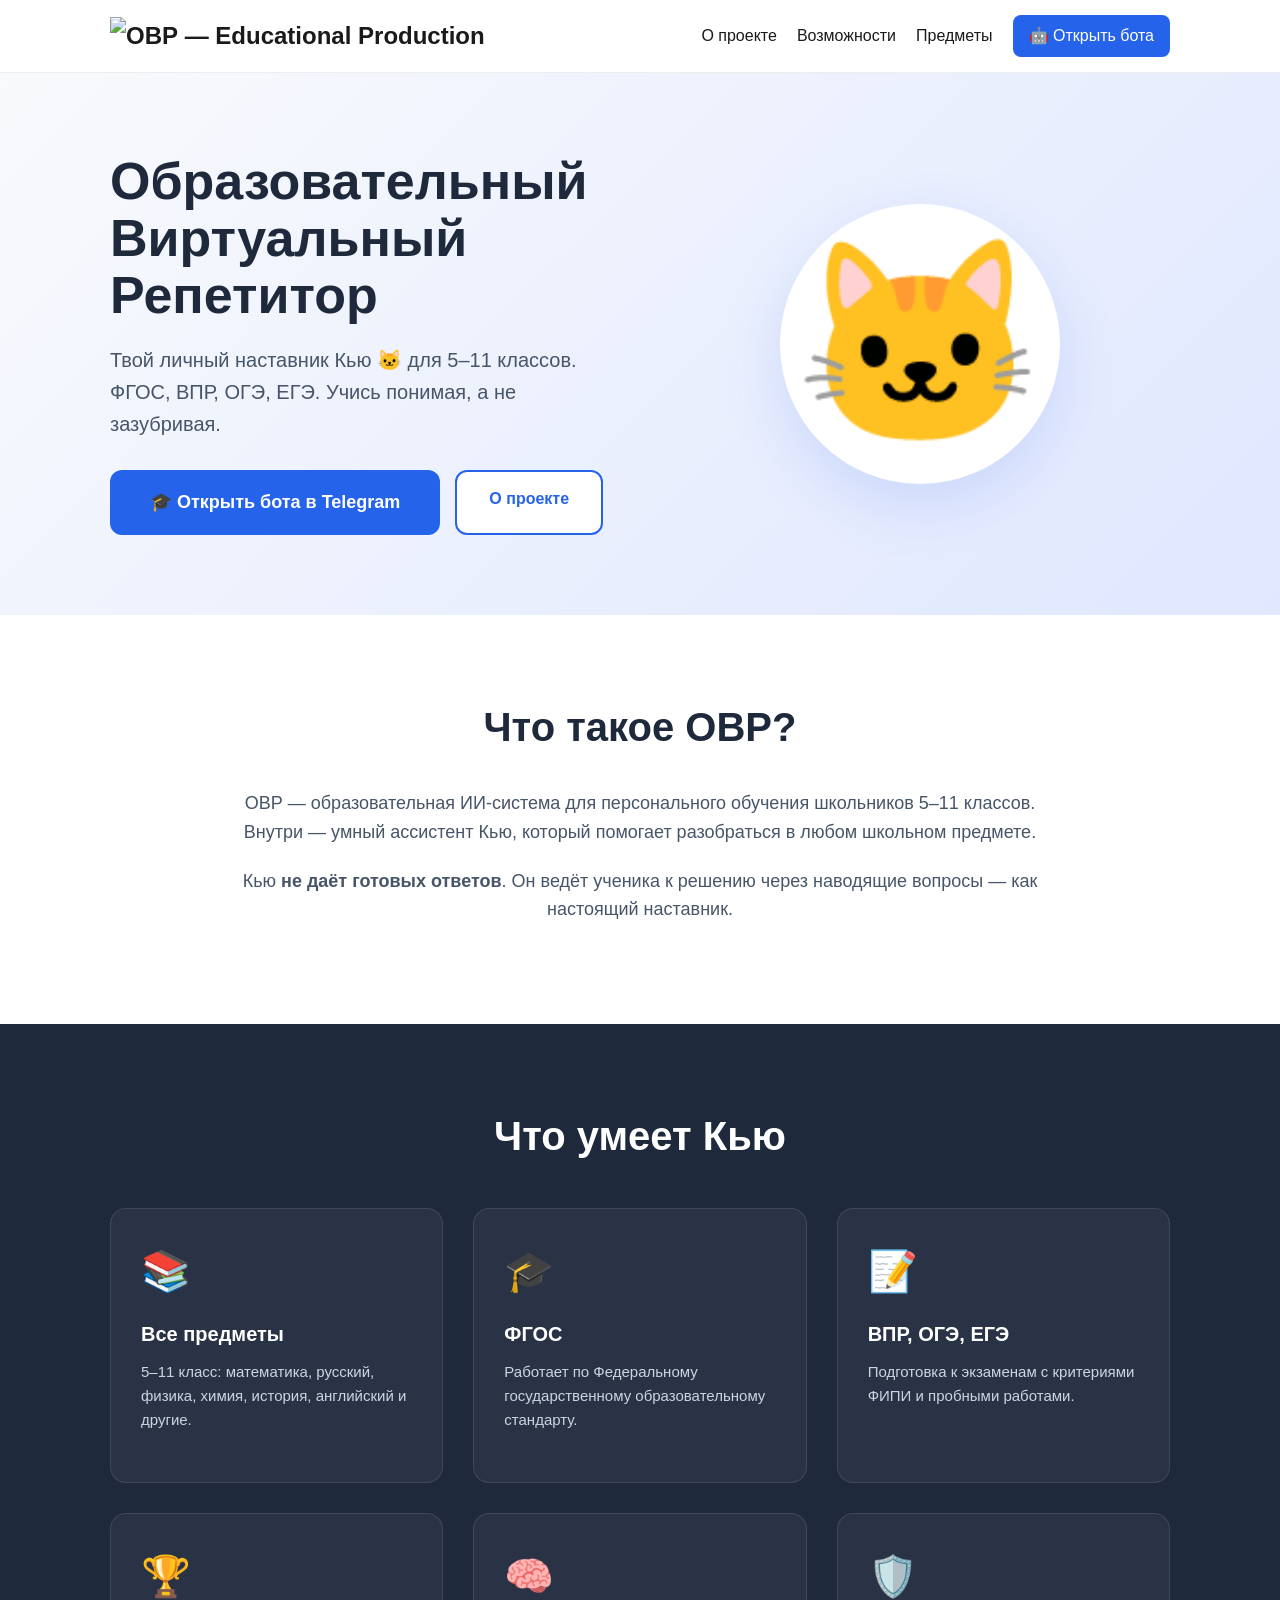
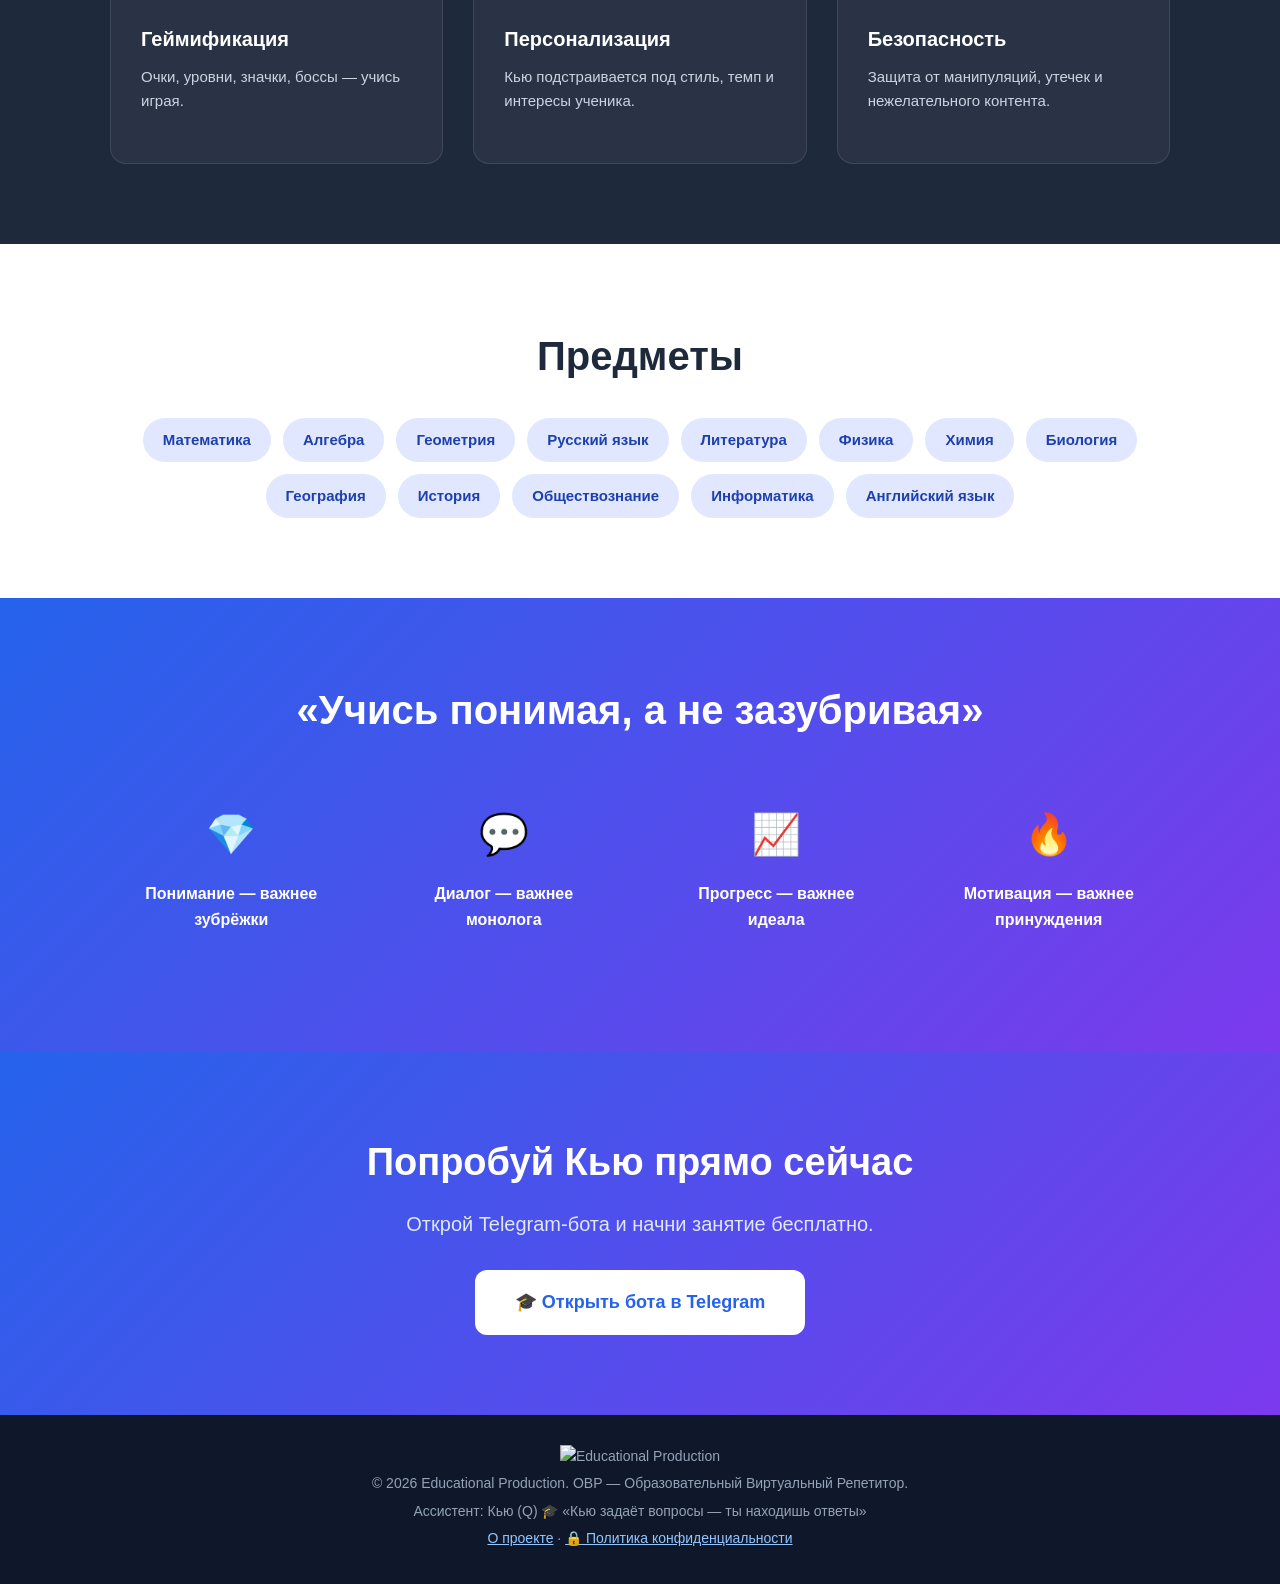
==== index.html @ b7bc44a3 "Update index.html" ====
<!DOCTYPE html>
<html lang="ru">
<head>
    <meta charset="UTF-8">
    <meta name="viewport" content="width=device-width, initial-scale=1.0">
    <title>ОВР — Образовательный Виртуальный Репетитор</title>
    
    <meta name="description" content="ОВР — Образовательный Виртуальный Репетитор. Кью — ИИ-наставник для 5–11 классов. ФГОС, ВПР, ОГЭ, ЕГЭ.">
    <meta name="keywords" content="репетитор, ОВР, Кью, школа, ОГЭ, ЕГЭ, ВПР, математика, русский, физика, онлайн, ИИ, 5 класс, 11 класс">
    <meta name="author" content="Educational Production">
    <meta name="robots" content="index, follow">
    
    <meta property="og:title" content="ОВР — Образовательный Виртуальный Репетитор">
    <meta property="og:description" content="Кью — твой личный ИИ-репетитор для 5–11 классов.">
    <meta property="og:url" content="https://nitka2341567867-glitch.github.io/ovr-site/">
    <meta property="og:type" content="website">
    <meta property="og:image" content="https://nitka2341567867-glitch.github.io/ovr-site/logo.png">
    
    <meta name="twitter:card" content="summary_large_image">
    <meta name="twitter:title" content="ОВР — Образовательный Виртуальный Репетитор">
    <meta name="twitter:description" content="Кью — твой личный ИИ-репетитор.">
    
    <link rel="canonical" href="https://nitka2341567867-glitch.github.io/ovr-site/">
    <link rel="icon" type="image/png" href="favicon.png">
    <link rel="stylesheet" href="style.css">
    
    <meta name="yandex-verification" content="7b4260d90f929995" />
</head>
<body>

    <header class="header">
        <div class="container">
            <div class="logo">
                <img src="logo.png" alt="ОВР — Educational Production" class="logo-img">
            </div>
            <nav class="nav">
                <a href="about.html">О проекте</a>
                <a href="#features">Возможности</a>
                <a href="#subjects">Предметы</a>
                <a href="https://t.me/ovr_repetitor_bot" class="btn-telegram" target="_blank">🤖 Открыть бота</a>
            </nav>
        </div>
    </header>

    <section class="hero">
        <div class="container">
            <div class="hero-content">
                <h1>Образовательный<br>Виртуальный Репетитор</h1>
                <p class="hero-subtitle">Твой личный наставник Кью 🐱 для 5–11 классов. ФГОС, ВПР, ОГЭ, ЕГЭ. Учись понимая, а не зазубривая.</p>
                <div class="hero-buttons">
                    <a href="https://t.me/ovr_repetitor_bot" class="btn btn-primary btn-large" target="_blank">
                        🎓 Открыть бота в Telegram
                    </a>
                    <a href="about.html" class="btn btn-secondary">
                        О проекте
                    </a>
                </div>
            </div>
            <div class="hero-image">
                <div class="cat-placeholder">🐱</div>
            </div>
        </div>
    </section>

    <section id="about" class="section">
        <div class="container">
            <h2>Что такое ОВР?</h2>
            <p>ОВР — образовательная ИИ-система для персонального обучения школьников 5–11 классов. Внутри — умный ассистент Кью, который помогает разобраться в любом школьном предмете.</p>
            <p>Кью <strong>не даёт готовых ответов</strong>. Он ведёт ученика к решению через наводящие вопросы — как настоящий наставник.</p>
        </div>
    </section>

    <section id="features" class="section section-dark">
        <div class="container">
            <h2>Что умеет Кью</h2>
            <div class="features-grid">
                <div class="feature-card">
                    <span class="feature-icon">📚</span>
                    <h3>Все предметы</h3>
                    <p>5–11 класс: математика, русский, физика, химия, история, английский и другие.</p>
                </div>
                <div class="feature-card">
                    <span class="feature-icon">🎓</span>
                    <h3>ФГОС</h3>
                    <p>Работает по Федеральному государственному образовательному стандарту.</p>
                </div>
                <div class="feature-card">
                    <span class="feature-icon">📝</span>
                    <h3>ВПР, ОГЭ, ЕГЭ</h3>
                    <p>Подготовка к экзаменам с критериями ФИПИ и пробными работами.</p>
                </div>
                <div class="feature-card">
                    <span class="feature-icon">🏆</span>
                    <h3>Геймификация</h3>
                    <p>Очки, уровни, значки, боссы — учись играя.</p>
                </div>
                <div class="feature-card">
                    <span class="feature-icon">🧠</span>
                    <h3>Персонализация</h3>
                    <p>Кью подстраивается под стиль, темп и интересы ученика.</p>
                </div>
                <div class="feature-card">
                    <span class="feature-icon">🛡️</span>
                    <h3>Безопасность</h3>
                    <p>Защита от манипуляций, утечек и нежелательного контента.</p>
                </div>
            </div>
        </div>
    </section>

    <section id="subjects" class="section">
        <div class="container">
            <h2>Предметы</h2>
            <div class="subjects-grid">
                <span class="subject-tag">Математика</span>
                <span class="subject-tag">Алгебра</span>
                <span class="subject-tag">Геометрия</span>
                <span class="subject-tag">Русский язык</span>
                <span class="subject-tag">Литература</span>
                <span class="subject-tag">Физика</span>
                <span class="subject-tag">Химия</span>
                <span class="subject-tag">Биология</span>
                <span class="subject-tag">География</span>
                <span class="subject-tag">История</span>
                <span class="subject-tag">Обществознание</span>
                <span class="subject-tag">Информатика</span>
                <span class="subject-tag">Английский язык</span>
            </div>
        </div>
    </section>

    <section class="section section-accent">
        <div class="container">
            <h2>«Учись понимая, а не зазубривая»</h2>
            <div class="values-grid">
                <div class="value">
                    <span>💎</span>
                    <p>Понимание — важнее зубрёжки</p>
                </div>
                <div class="value">
                    <span>💬</span>
                    <p>Диалог — важнее монолога</p>
                </div>
                <div class="value">
                    <span>📈</span>
                    <p>Прогресс — важнее идеала</p>
                </div>
                <div class="value">
                    <span>🔥</span>
                    <p>Мотивация — важнее принуждения</p>
                </div>
            </div>
        </div>
    </section>

    <section class="section section-cta">
        <div class="container">
            <h2>Попробуй Кью прямо сейчас</h2>
            <p>Открой Telegram-бота и начни занятие бесплатно.</p>
            <a href="https://t.me/ovr_repetitor_bot" class="btn btn-primary btn-large" target="_blank">
                🎓 Открыть бота в Telegram
            </a>
        </div>
    </section>

    <footer class="footer">
        <div class="container">
            <img src="logo.png" alt="Educational Production" class="footer-logo">
            <p>© 2026 Educational Production. ОВР — Образовательный Виртуальный Репетитор.</p>
            <p>Ассистент: Кью (Q) 🎓 «Кью задаёт вопросы — ты находишь ответы»</p>
            <p><a href="about.html" style="color: #93c5fd;">О проекте</a> · <a href="privacy.html" style="color: #93c5fd;">🔒 Политика конфиденциальности</a></p>
        </div>
    </footer>

    <script src="script.js"></script>
</body>
</html>
---- style.css ----
* {
    margin: 0;
    padding: 0;
    box-sizing: border-box;
}

body {
    font-family: -apple-system, BlinkMacSystemFont, 'Segoe UI', Roboto, sans-serif;
    line-height: 1.6;
    color: #1a1a1a;
    background: #ffffff;
}

.container {
    max-width: 1100px;
    margin: 0 auto;
    padding: 0 20px;
}

/* ШАПКА */
.header {
    position: sticky;
    top: 0;
    background: rgba(255, 255, 255, 0.95);
    backdrop-filter: blur(10px);
    border-bottom: 1px solid #eee;
    z-index: 100;
    padding: 15px 0;
}

.header .container {
    display: flex;
    justify-content: space-between;
    align-items: center;
}

.logo {
    display: flex;
    align-items: center;
    gap: 10px;
    font-size: 24px;
    font-weight: 800;
}

.logo-icon {
    font-size: 28px;
}

.nav {
    display: flex;
    gap: 20px;
    align-items: center;
}

.nav a {
    color: #1a1a1a;
    text-decoration: none;
    font-weight: 500;
    transition: color 0.3s;
}

.nav a:hover {
    color: #2563eb;
}

.btn-telegram {
    background: #2563eb;
    color: #fff !important;
    padding: 8px 16px;
    border-radius: 8px;
    font-weight: 600;
    text-decoration: none;
    transition: all 0.3s;
}

.btn-telegram:hover {
    background: #1d4ed8;
    transform: translateY(-1px);
}

/* ГЕРОЙ */
.hero {
    padding: 80px 0;
    background: linear-gradient(135deg, #f8fafc 0%, #e0e7ff 100%);
}

.hero .container {
    display: flex;
    align-items: center;
    gap: 60px;
}

.hero-content {
    flex: 1;
}

.hero h1 {
    font-size: 52px;
    font-weight: 900;
    line-height: 1.1;
    margin-bottom: 20px;
    color: #1e293b;
}

.hero-subtitle {
    font-size: 20px;
    color: #475569;
    margin-bottom: 30px;
}

.hero-buttons {
    display: flex;
    gap: 15px;
    flex-wrap: wrap;
}

.hero-image {
    flex: 1;
    display: flex;
    justify-content: center;
}

.cat-placeholder {
    font-size: 200px;
    background: #fff;
    width: 280px;
    height: 280px;
    border-radius: 50%;
    display: flex;
    align-items: center;
    justify-content: center;
    box-shadow: 0 20px 60px rgba(37, 99, 235, 0.15);
}

/* КНОПКИ */
.btn {
    display: inline-block;
    padding: 14px 32px;
    border-radius: 12px;
    font-weight: 700;
    text-decoration: none;
    transition: all 0.3s;
    cursor: pointer;
    border: none;
    font-size: 16px;
    text-align: center;
}

.btn-primary {
    background: #2563eb;
    color: #fff;
}

.btn-primary:hover {
    background: #1d4ed8;
    transform: translateY(-2px);
    box-shadow: 0 10px 20px rgba(37, 99, 235, 0.3);
}

.btn-secondary {
    background: #fff;
    color: #2563eb;
    border: 2px solid #2563eb;
}

.btn-secondary:hover {
    background: #2563eb;
    color: #fff;
}

.btn-large {
    padding: 18px 40px;
    font-size: 18px;
}

/* СЕКЦИИ */
.section {
    padding: 80px 0;
}

.section h2 {
    font-size: 40px;
    font-weight: 800;
    margin-bottom: 30px;
    text-align: center;
    color: #1e293b;
}

.section p {
    font-size: 18px;
    color: #475569;
    max-width: 800px;
    margin: 0 auto 20px;
    text-align: center;
}

.section-dark {
    background: #1e293b;
    color: #fff;
}

.section-dark h2,
.section-dark p {
    color: #fff;
}

.section-dark a {
    color: #93c5fd;
}

.section-accent {
    background: linear-gradient(135deg, #2563eb 0%, #7c3aed 100%);
    color: #fff;
}

.section-accent h2 {
    color: #fff;
}

.section-cta {
    background: linear-gradient(135deg, #2563eb 0%, #7c3aed 100%);
    color: #fff;
    text-align: center;
    padding: 80px 0;
}

.section-cta h2 {
    color: #fff;
    font-size: 38px;
    margin-bottom: 15px;
}

.section-cta p {
    color: #e0e7ff;
    font-size: 20px;
    margin-bottom: 30px;
}

.section-cta .btn-primary {
    background: #fff;
    color: #2563eb;
}

.section-cta .btn-primary:hover {
    background: #f1f5f9;
    color: #1d4ed8;
}

/* ВОЗМОЖНОСТИ */
.features-grid {
    display: grid;
    grid-template-columns: repeat(auto-fit, minmax(280px, 1fr));
    gap: 30px;
    margin-top: 40px;
}

.feature-card {
    background: rgba(255, 255, 255, 0.05);
    padding: 30px;
    border-radius: 16px;
    border: 1px solid rgba(255, 255, 255, 0.1);
    transition: transform 0.3s;
    min-height: 220px;
    display: flex;
    flex-direction: column;
}

.feature-card:hover {
    transform: translateY(-5px);
    background: rgba(255, 255, 255, 0.08);
}

.feature-icon {
    font-size: 40px;
    display: block;
    margin-bottom: 15px;
}

.feature-card h3 {
    font-size: 20px;
    margin-bottom: 10px;
}

.feature-card p {
    font-size: 15px;
    text-align: left;
    color: #cbd5e1;
}

/* ПРЕДМЕТЫ */
.subjects-grid {
    display: flex;
    flex-wrap: wrap;
    gap: 12px;
    justify-content: center;
    margin-top: 30px;
}

.subject-tag {
    background: #e0e7ff;
    color: #1e40af;
    padding: 10px 20px;
    border-radius: 999px;
    font-weight: 600;
    font-size: 15px;
}

/* ЦЕННОСТИ */
.values-grid {
    display: grid;
    grid-template-columns: repeat(auto-fit, minmax(220px, 1fr));
    gap: 30px;
    margin-top: 40px;
}

.value {
    text-align: center;
    padding: 20px;
}

.value span {
    font-size: 40px;
    display: block;
    margin-bottom: 15px;
}

.value p {
    font-size: 16px;
    font-weight: 600;
    color: #fff;
}

/* ПОДВАЛ */
.footer {
    background: #0f172a;
    color: #94a3b8;
    padding: 30px 0;
    text-align: center;
    font-size: 14px;
}

.footer p {
    margin: 5px 0;
    color: #94a3b8;
}

/* АДАПТИВ */
@media (max-width: 768px) {
    .hero .container {
        flex-direction: column;
        text-align: center;
    }

    .hero h1 {
        font-size: 36px;
    }

    .hero-buttons {
        justify-content: center;
    }

    .nav {
        display: none;
    }

    .cat-placeholder {
        font-size: 120px;
        width: 180px;
        height: 180px;
    }

    .section h2 {
        font-size: 28px;
    }

    .section-cta h2 {
        font-size: 26px;
    }
    }
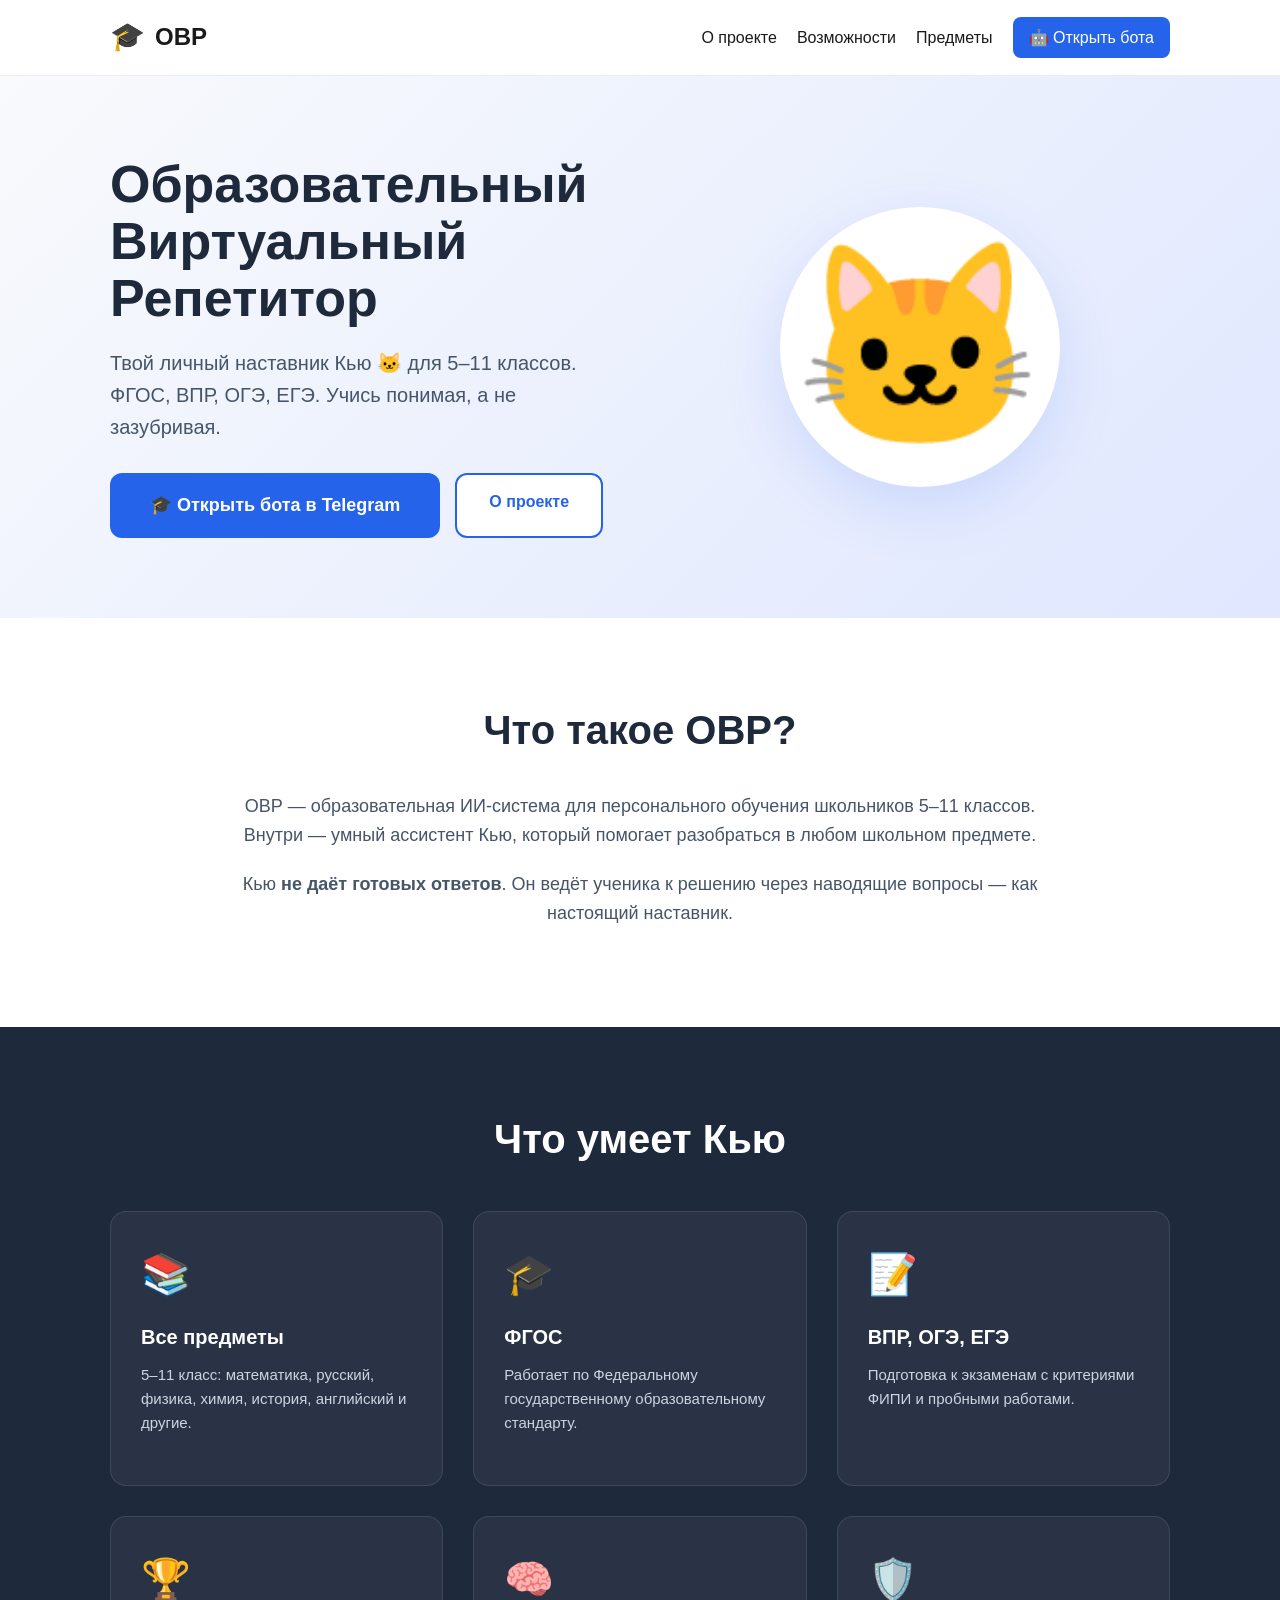
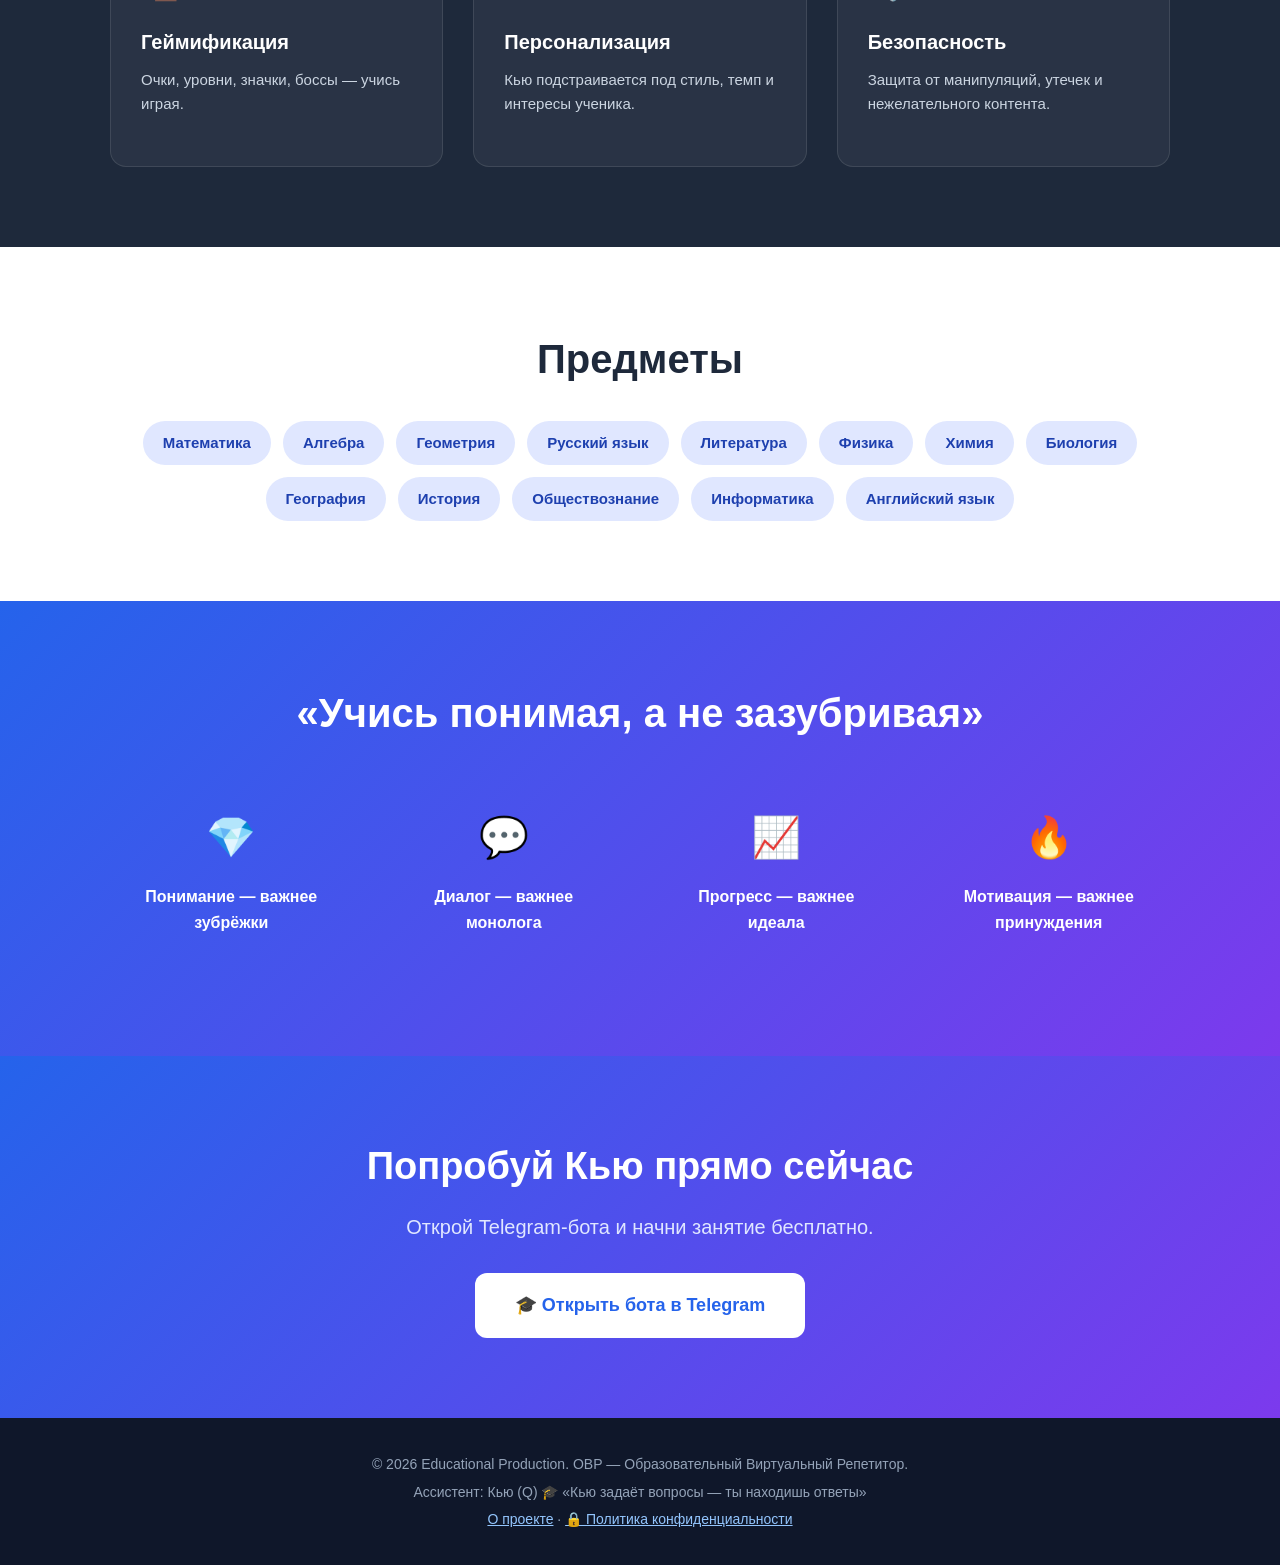
==== commit bea89f4b: "Update index.html" ====
--- a/index.html
+++ b/index.html
@@ -4,26 +4,25 @@
     <meta charset="UTF-8">
     <meta name="viewport" content="width=device-width, initial-scale=1.0">
     <title>ОВР — Образовательный Виртуальный Репетитор</title>
-    
+
     <meta name="description" content="ОВР — Образовательный Виртуальный Репетитор. Кью — ИИ-наставник для 5–11 классов. ФГОС, ВПР, ОГЭ, ЕГЭ.">
     <meta name="keywords" content="репетитор, ОВР, Кью, школа, ОГЭ, ЕГЭ, ВПР, математика, русский, физика, онлайн, ИИ, 5 класс, 11 класс">
     <meta name="author" content="Educational Production">
     <meta name="robots" content="index, follow">
-    
+
     <meta property="og:title" content="ОВР — Образовательный Виртуальный Репетитор">
     <meta property="og:description" content="Кью — твой личный ИИ-репетитор для 5–11 классов.">
     <meta property="og:url" content="https://nitka2341567867-glitch.github.io/ovr-site/">
     <meta property="og:type" content="website">
-    <meta property="og:image" content="https://nitka2341567867-glitch.github.io/ovr-site/logo.png">
-    
+
     <meta name="twitter:card" content="summary_large_image">
     <meta name="twitter:title" content="ОВР — Образовательный Виртуальный Репетитор">
     <meta name="twitter:description" content="Кью — твой личный ИИ-репетитор.">
-    
+
     <link rel="canonical" href="https://nitka2341567867-glitch.github.io/ovr-site/">
     <link rel="icon" type="image/png" href="favicon.png">
     <link rel="stylesheet" href="style.css">
-    
+
     <meta name="yandex-verification" content="7b4260d90f929995" />
 </head>
 <body>
@@ -31,7 +30,8 @@
     <header class="header">
         <div class="container">
             <div class="logo">
-                <img src="logo.png" alt="ОВР — Educational Production" class="logo-img">
+                <span class="logo-icon">🎓</span>
+                <span class="logo-text">ОВР</span>
             </div>
             <nav class="nav">
                 <a href="about.html">О проекте</a>
@@ -165,7 +165,6 @@
 
     <footer class="footer">
         <div class="container">
-            <img src="logo.png" alt="Educational Production" class="footer-logo">
             <p>© 2026 Educational Production. ОВР — Образовательный Виртуальный Репетитор.</p>
             <p>Ассистент: Кью (Q) 🎓 «Кью задаёт вопросы — ты находишь ответы»</p>
             <p><a href="about.html" style="color: #93c5fd;">О проекте</a> · <a href="privacy.html" style="color: #93c5fd;">🔒 Политика конфиденциальности</a></p>
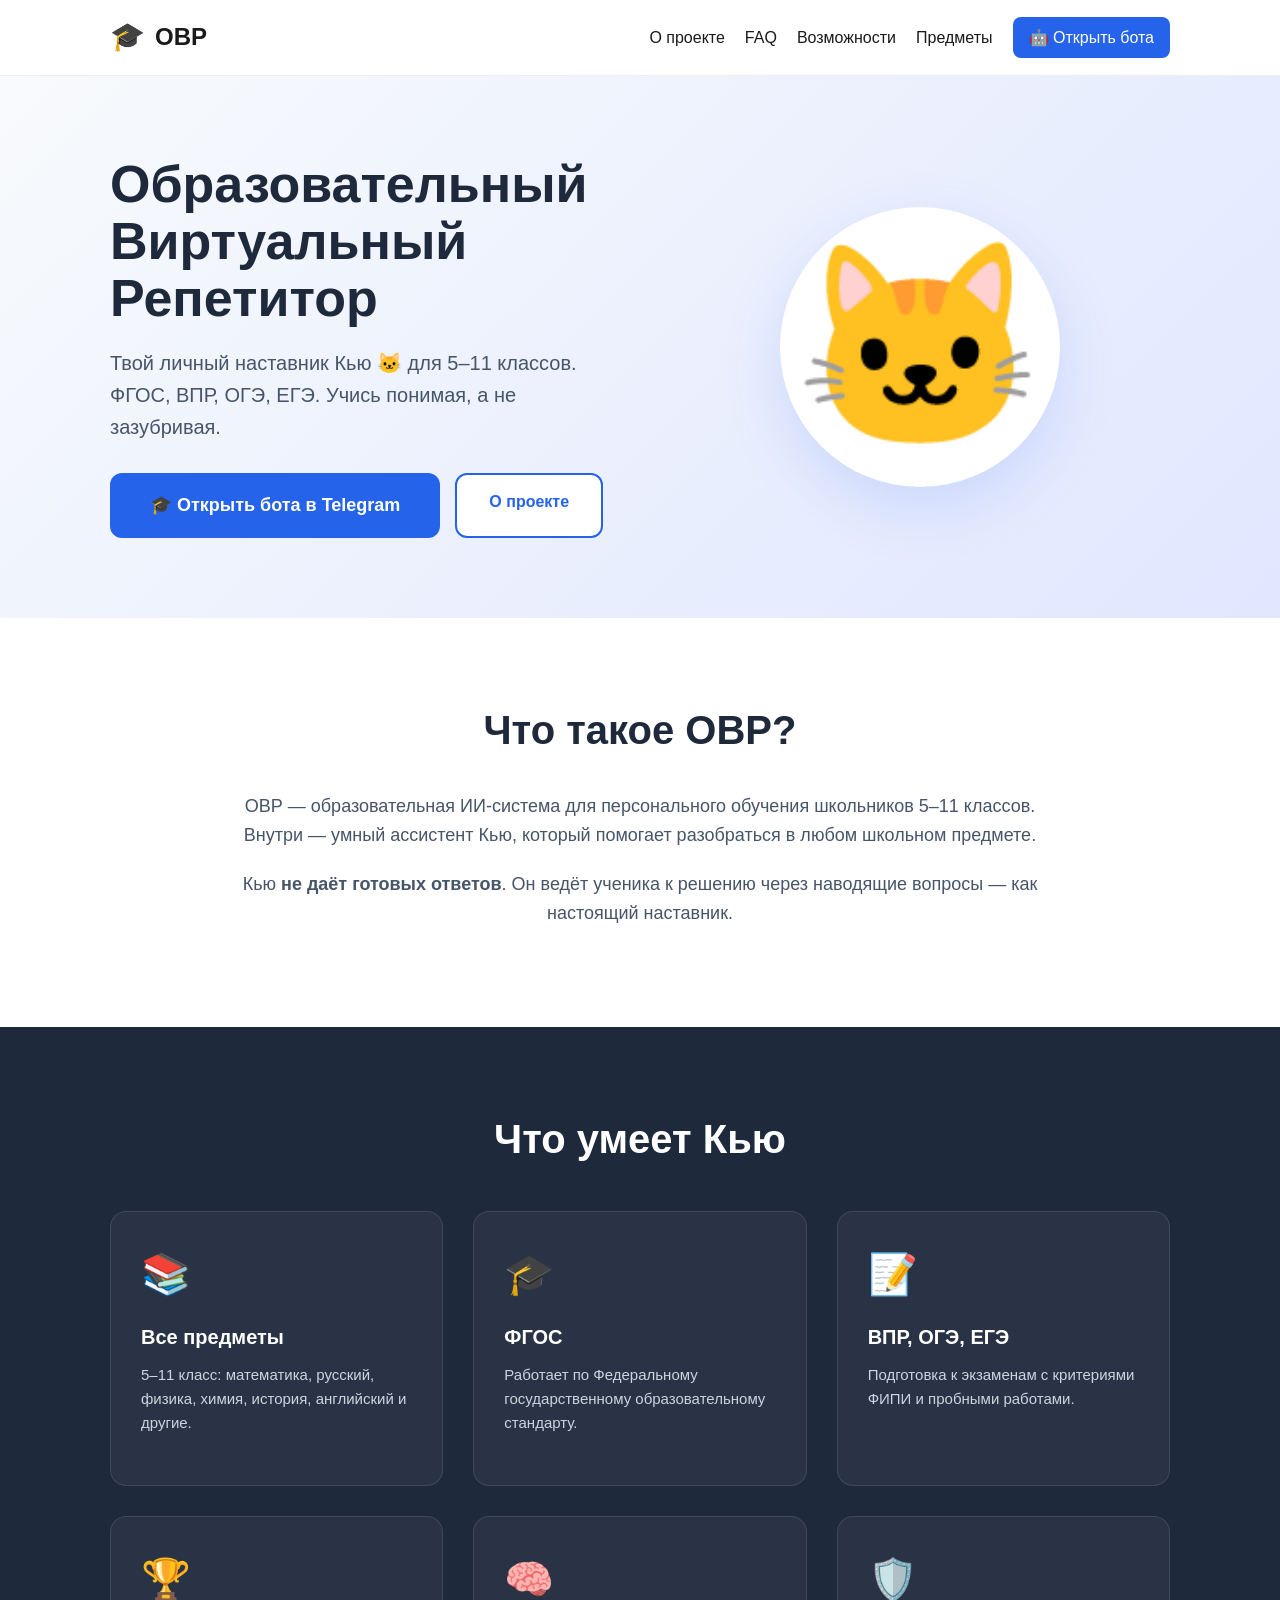
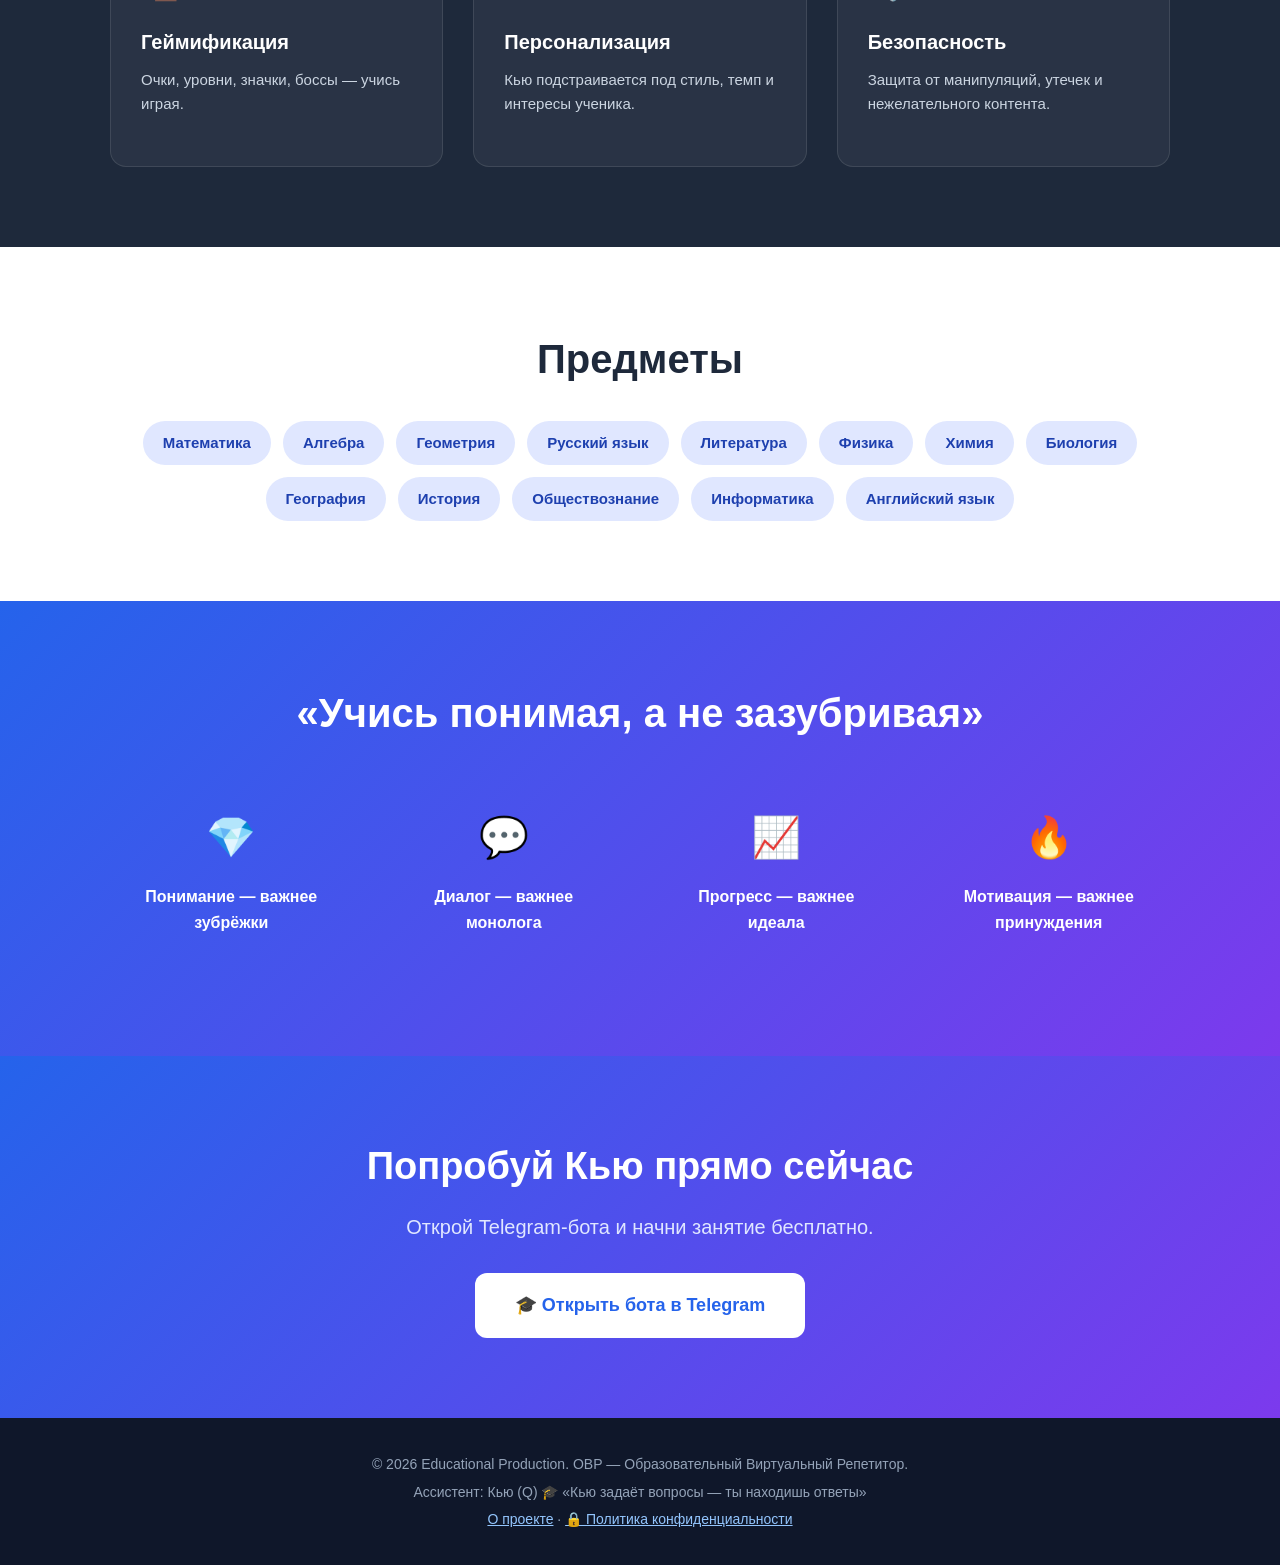
==== commit 724d8812: "Update index.html" ====
--- a/index.html
+++ b/index.html
@@ -35,6 +35,7 @@
             </div>
             <nav class="nav">
                 <a href="about.html">О проекте</a>
+                <a href="faq.html">FAQ</a>
                 <a href="#features">Возможности</a>
                 <a href="#subjects">Предметы</a>
                 <a href="https://t.me/ovr_repetitor_bot" class="btn-telegram" target="_blank">🤖 Открыть бота</a>
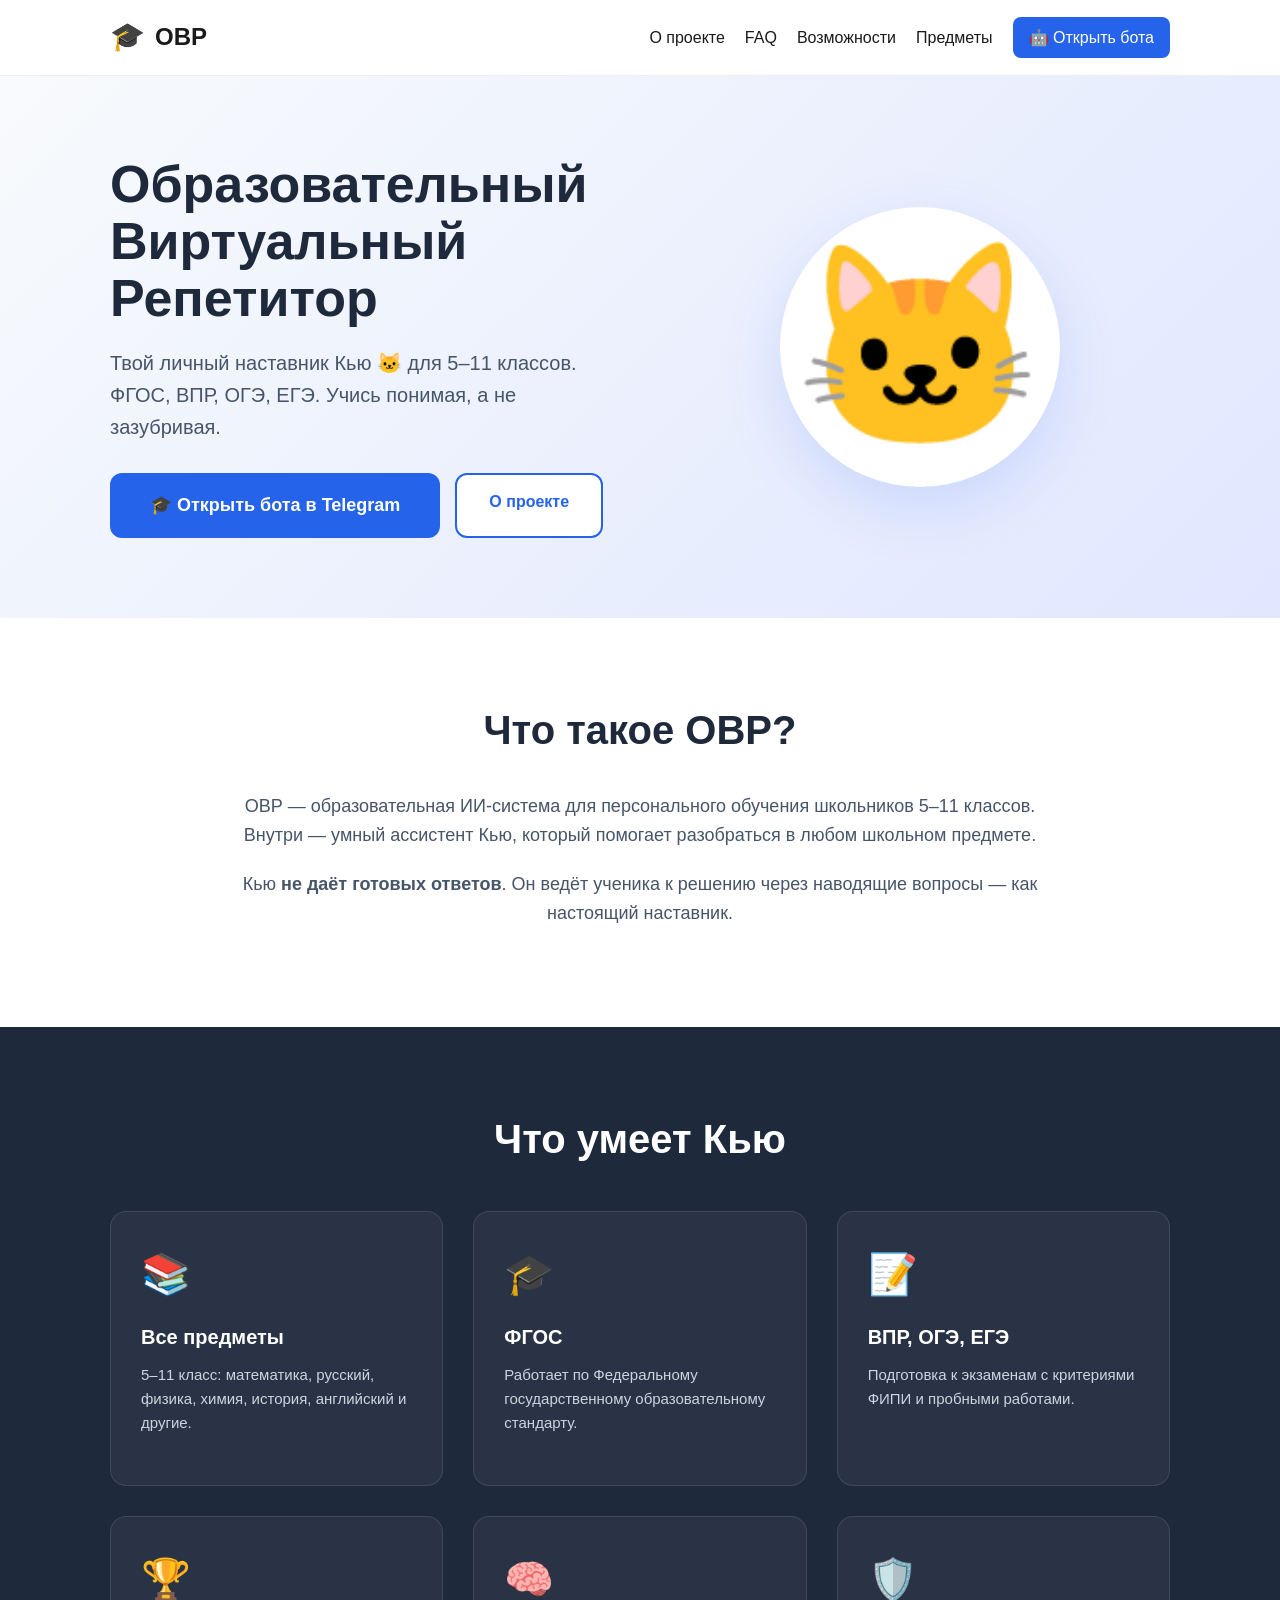
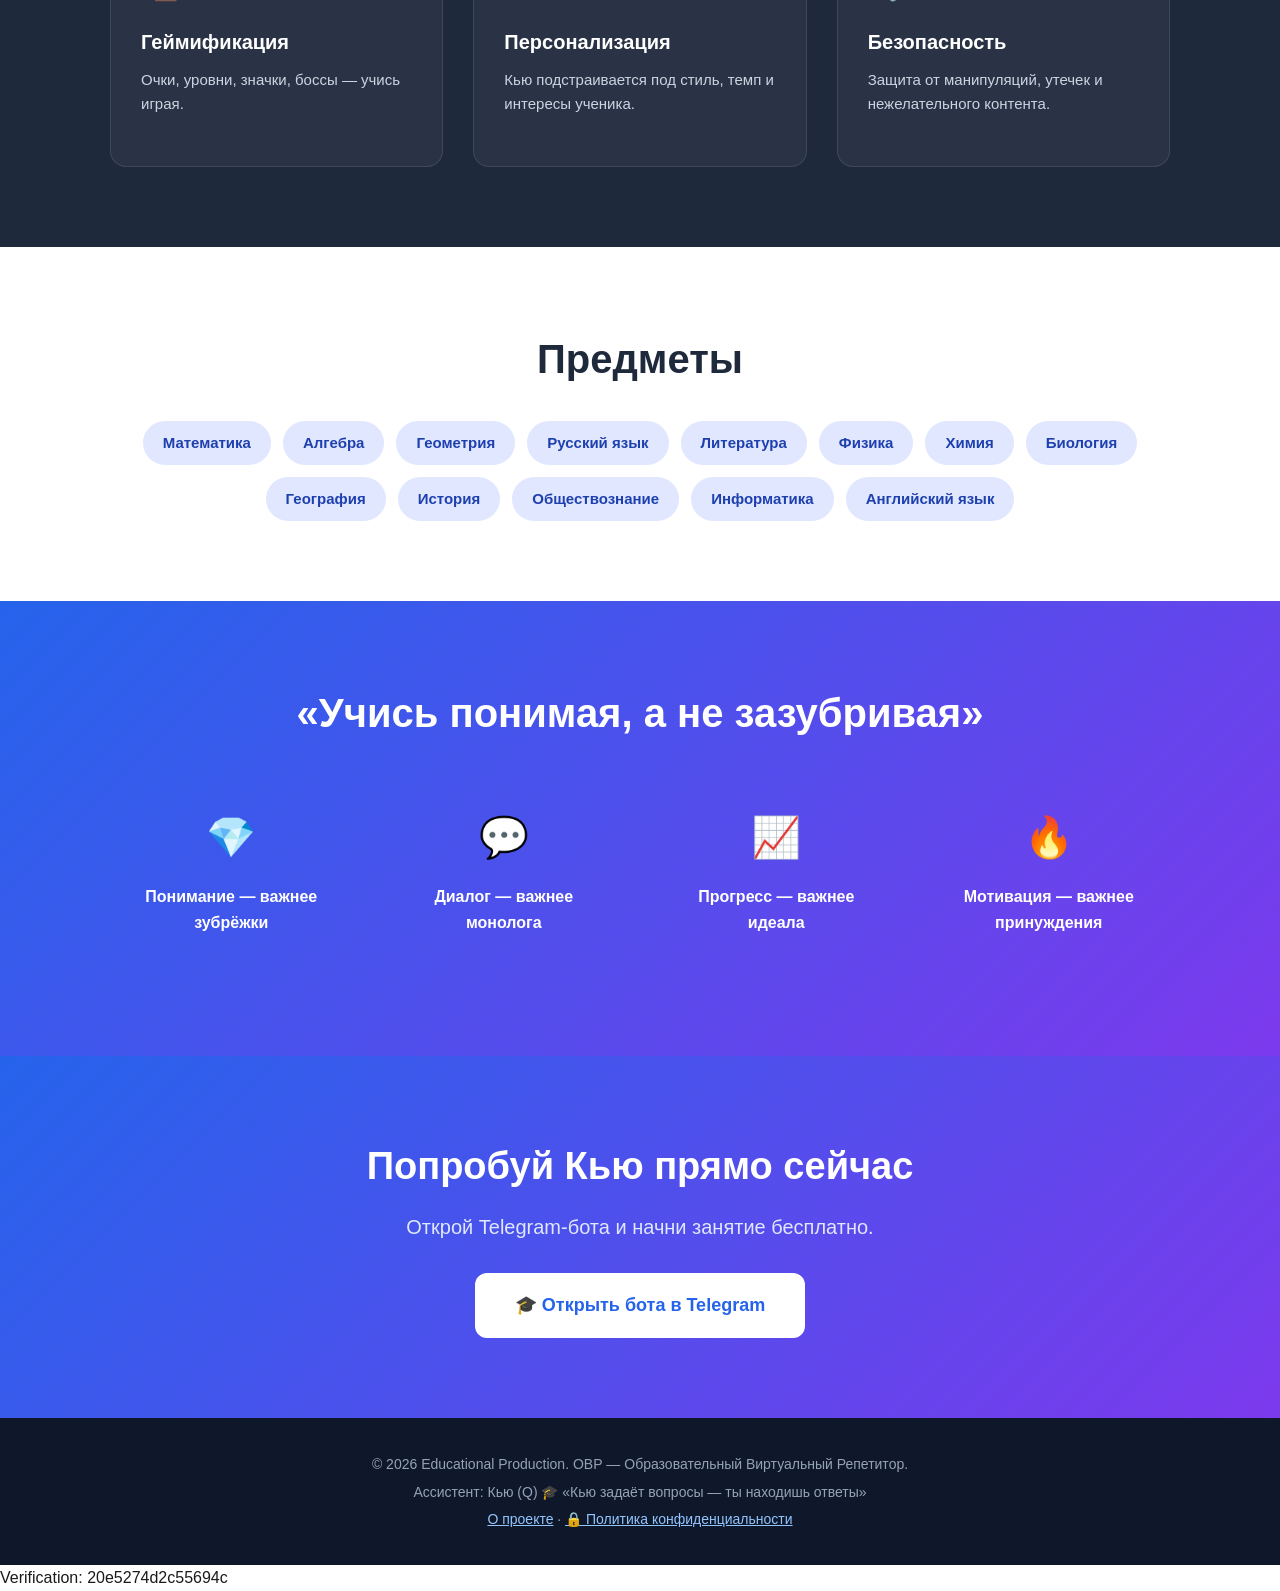
==== commit 0528fec8: "Update index.html" ====
--- a/index.html
+++ b/index.html
@@ -175,3 +175,9 @@
     <script src="script.js"></script>
 </body>
 </html>
+<html>
+    <head>
+        <meta http-equiv="Content-Type" content="text/html; charset=UTF-8">
+    </head>
+    <body>Verification: 20e5274d2c55694c</body>
+</html>
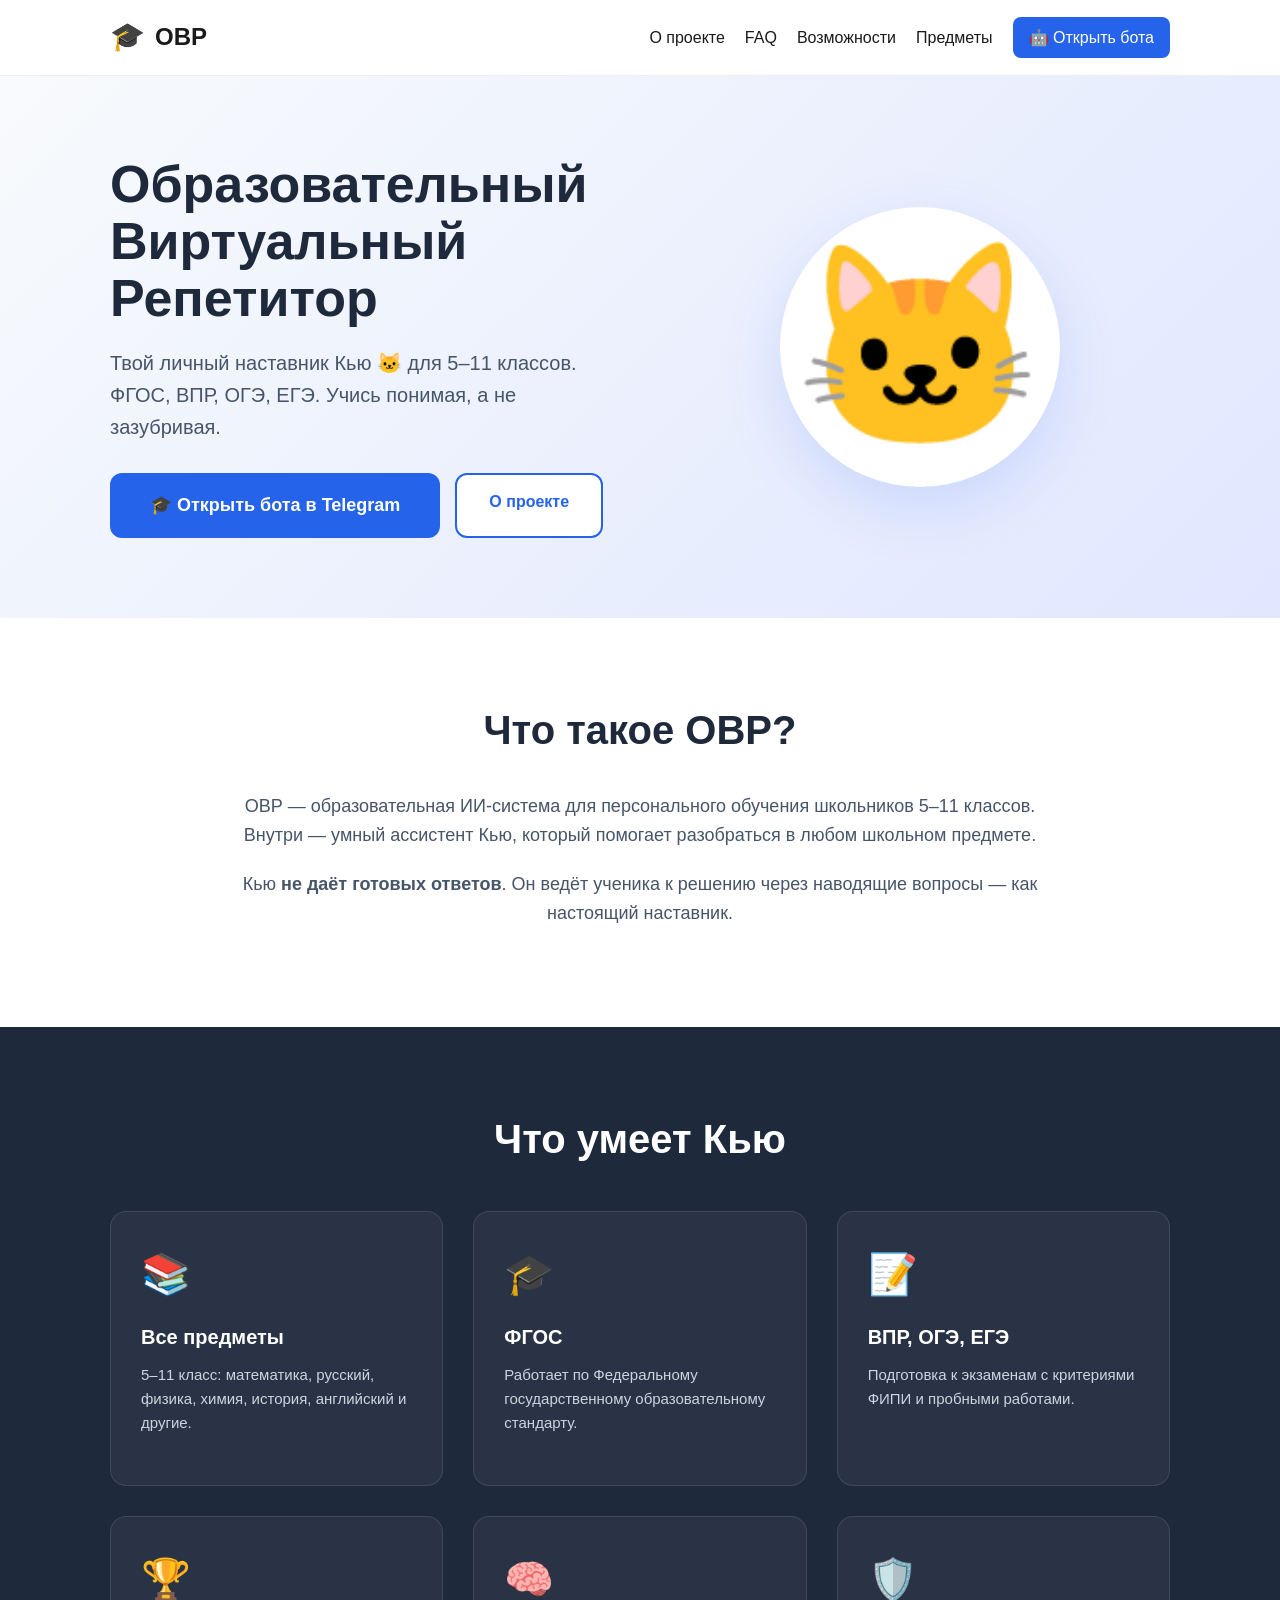
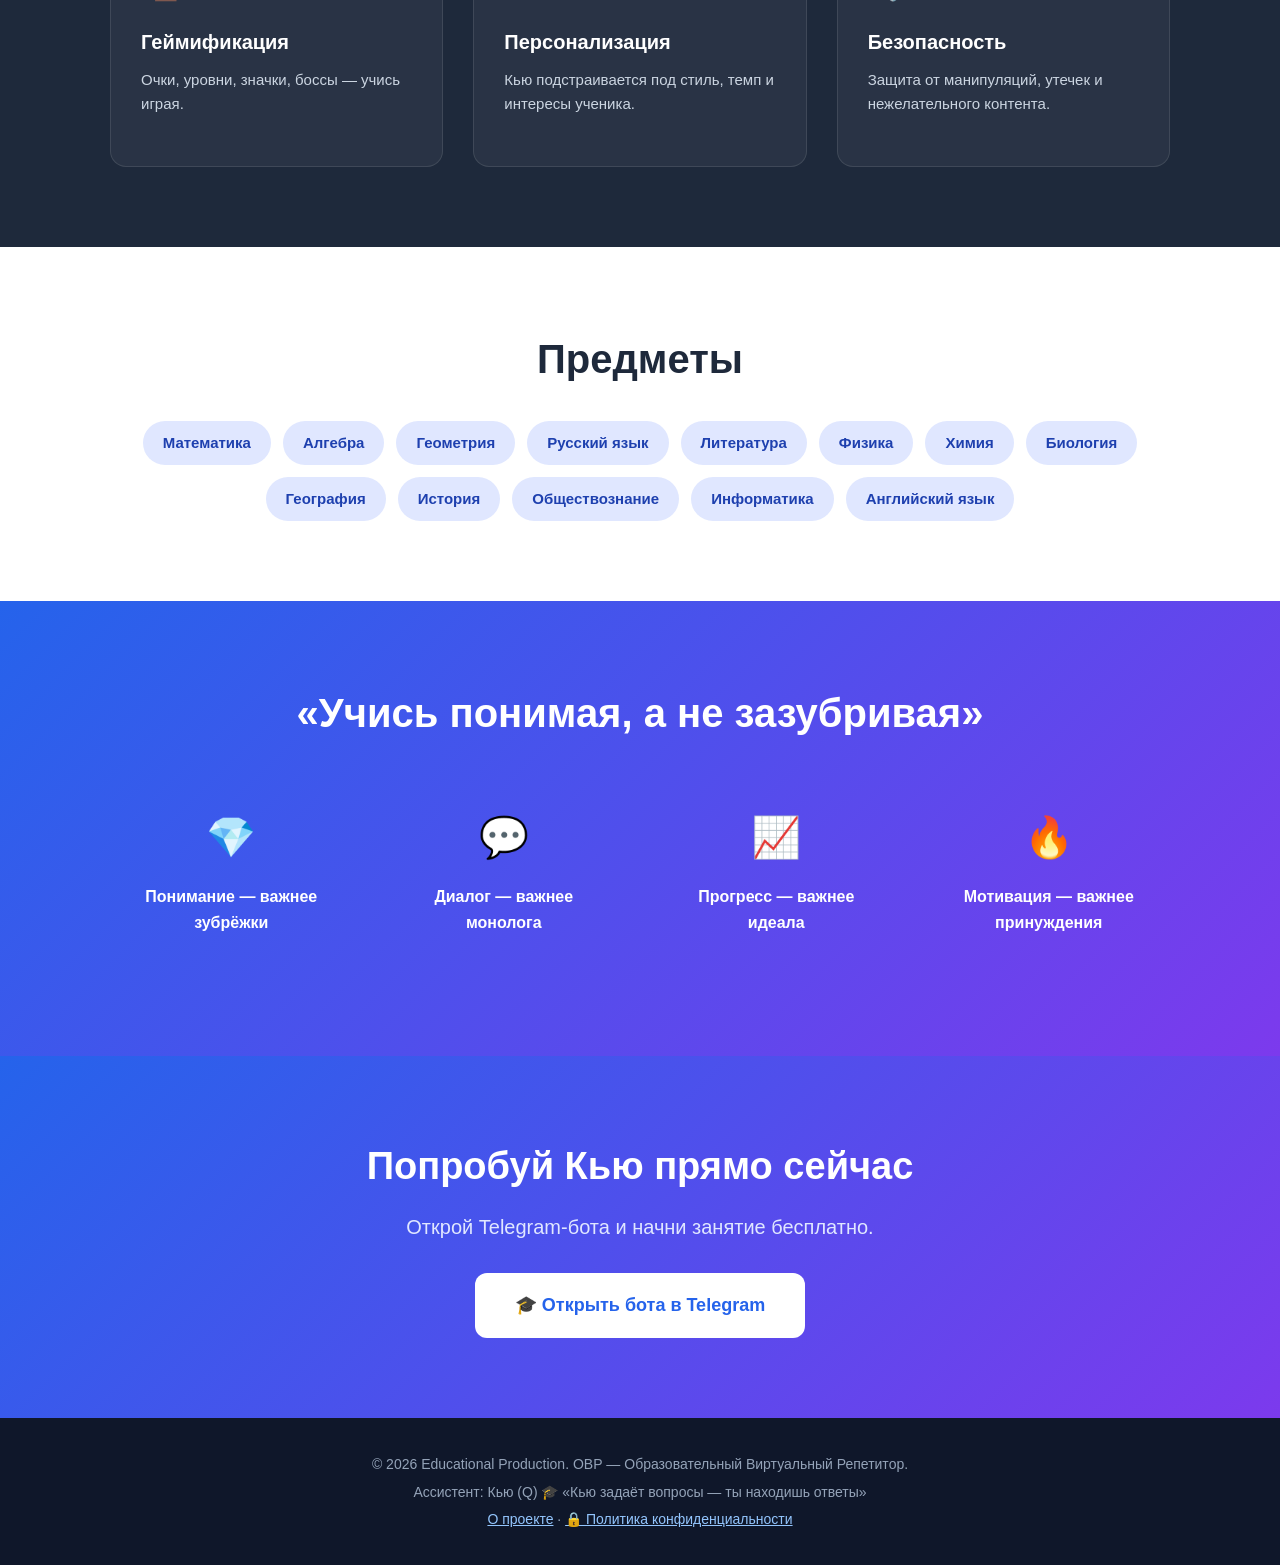
==== commit 5384ed55: "Update index.html" ====
--- a/index.html
+++ b/index.html
@@ -177,7 +177,4 @@
 </html>
 <html>
     <head>
-        <meta http-equiv="Content-Type" content="text/html; charset=UTF-8">
-    </head>
-    <body>Verification: 20e5274d2c55694c</body>
-</html>
+        <meta name="yandex-verification" content="20e5274d2c55694c" />
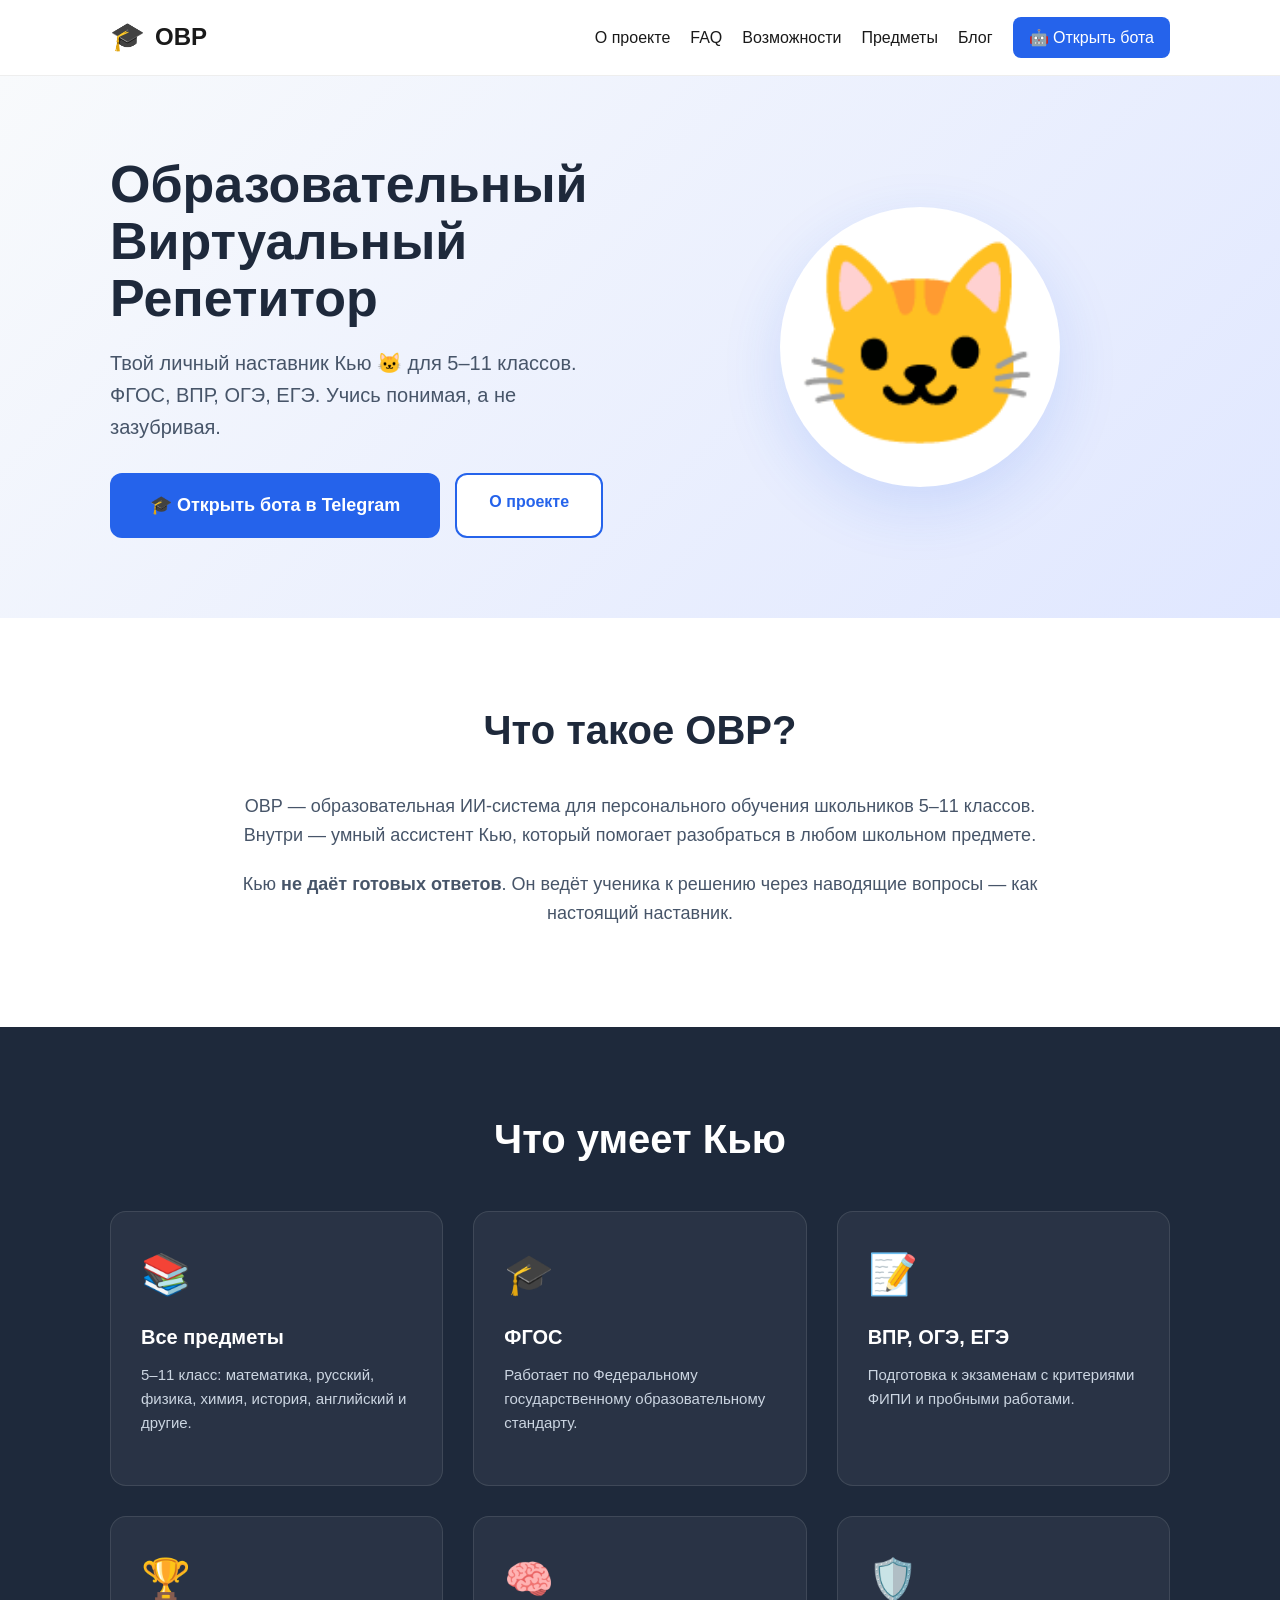
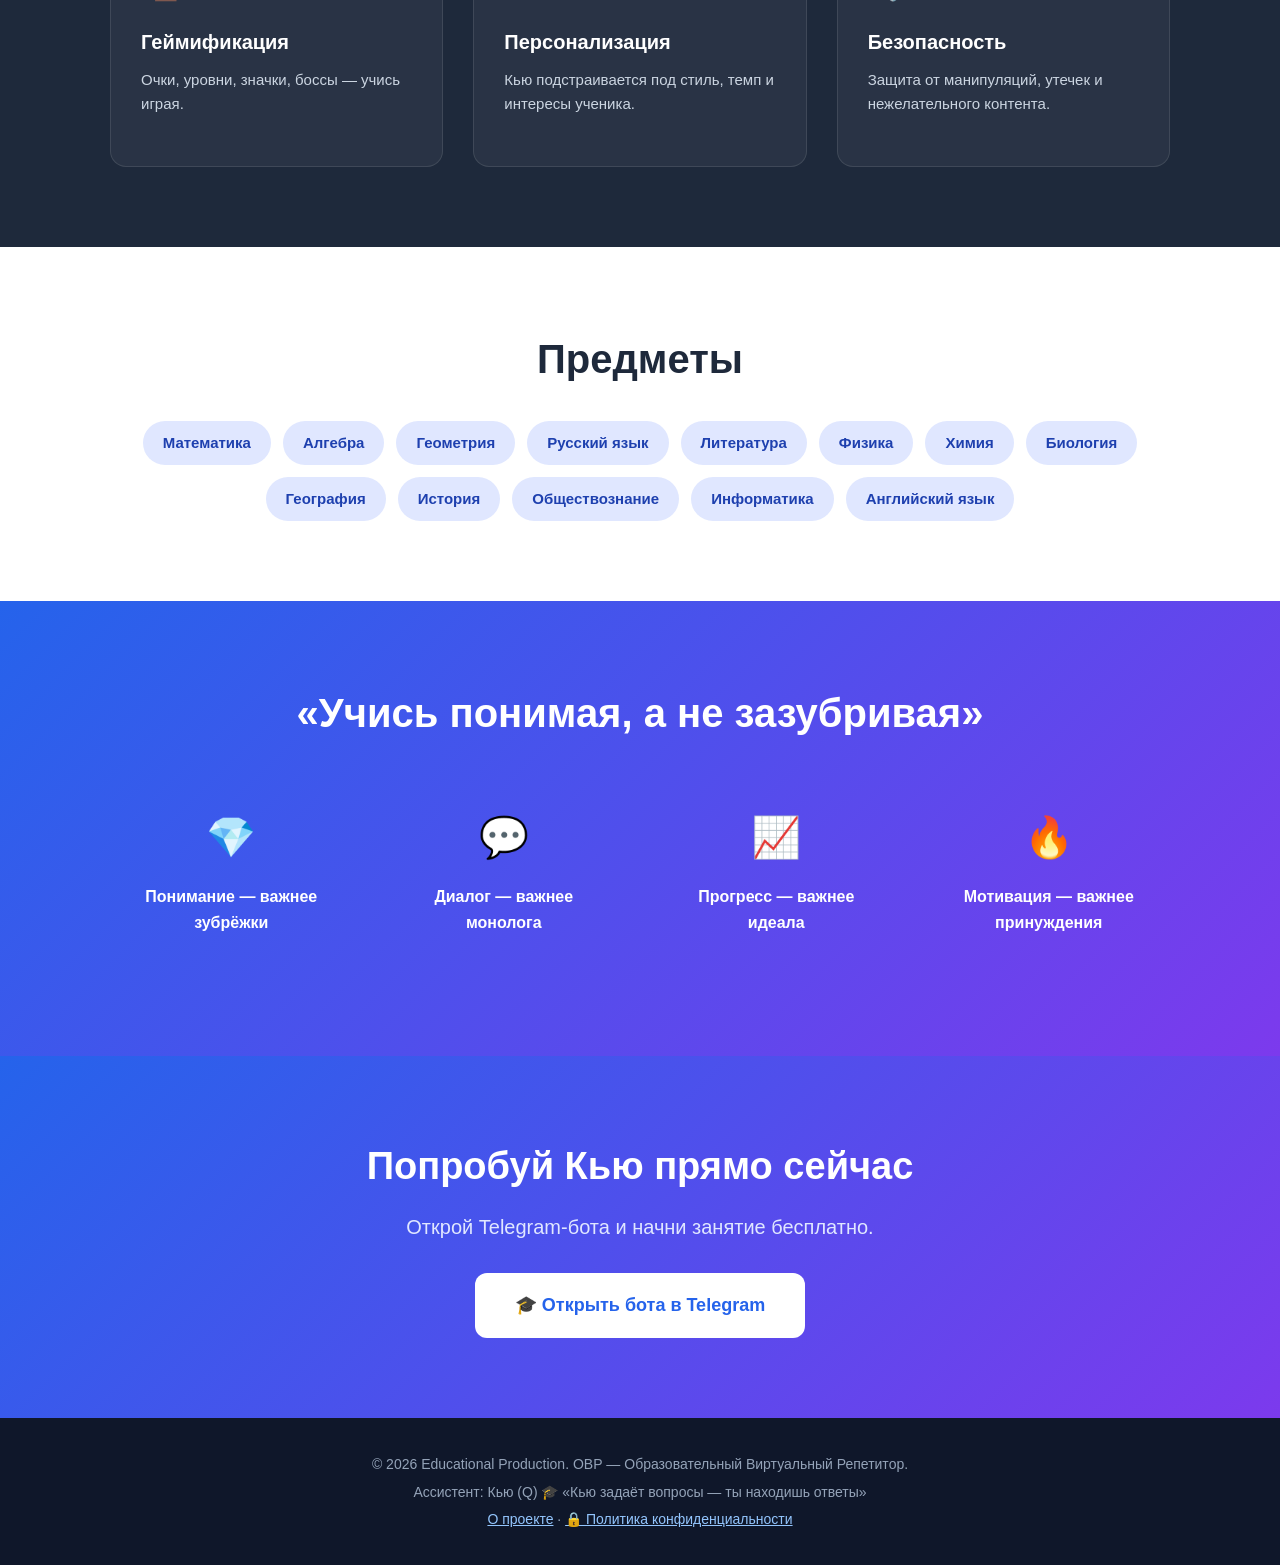
==== commit 167ffee7: "Update index.html" ====
--- a/index.html
+++ b/index.html
@@ -38,6 +38,7 @@
                 <a href="faq.html">FAQ</a>
                 <a href="#features">Возможности</a>
                 <a href="#subjects">Предметы</a>
+                <a href="blog.html">Блог</a>
                 <a href="https://t.me/ovr_repetitor_bot" class="btn-telegram" target="_blank">🤖 Открыть бота</a>
             </nav>
         </div>
--- a/style.css
+++ b/style.css
@@ -377,3 +377,48 @@
         font-size: 26px;
     }
     }
+/* БЛОГ */
+.blog-grid {
+    display: grid;
+    grid-template-columns: repeat(auto-fit, minmax(300px, 1fr));
+    gap: 30px;
+    margin-top: 40px;
+}
+
+.blog-card {
+    background: #f8fafc;
+    border: 1px solid #e2e8f0;
+    border-radius: 16px;
+    padding: 30px;
+    transition: transform 0.3s, box-shadow 0.3s;
+}
+
+.blog-card:hover {
+    transform: translateY(-5px);
+    box-shadow: 0 10px 30px rgba(37, 99, 235, 0.15);
+}
+
+.blog-icon {
+    font-size: 40px;
+    display: block;
+    margin-bottom: 15px;
+}
+
+.blog-card h2 {
+    font-size: 22px;
+    margin-bottom: 12px;
+    color: #1e293b;
+    text-align: left;
+}
+
+.blog-card p {
+    font-size: 15px;
+    color: #475569;
+    margin-bottom: 20px;
+    text-align: left;
+}
+
+.blog-card .btn-secondary {
+    padding: 10px 24px;
+    font-size: 14px;
+}
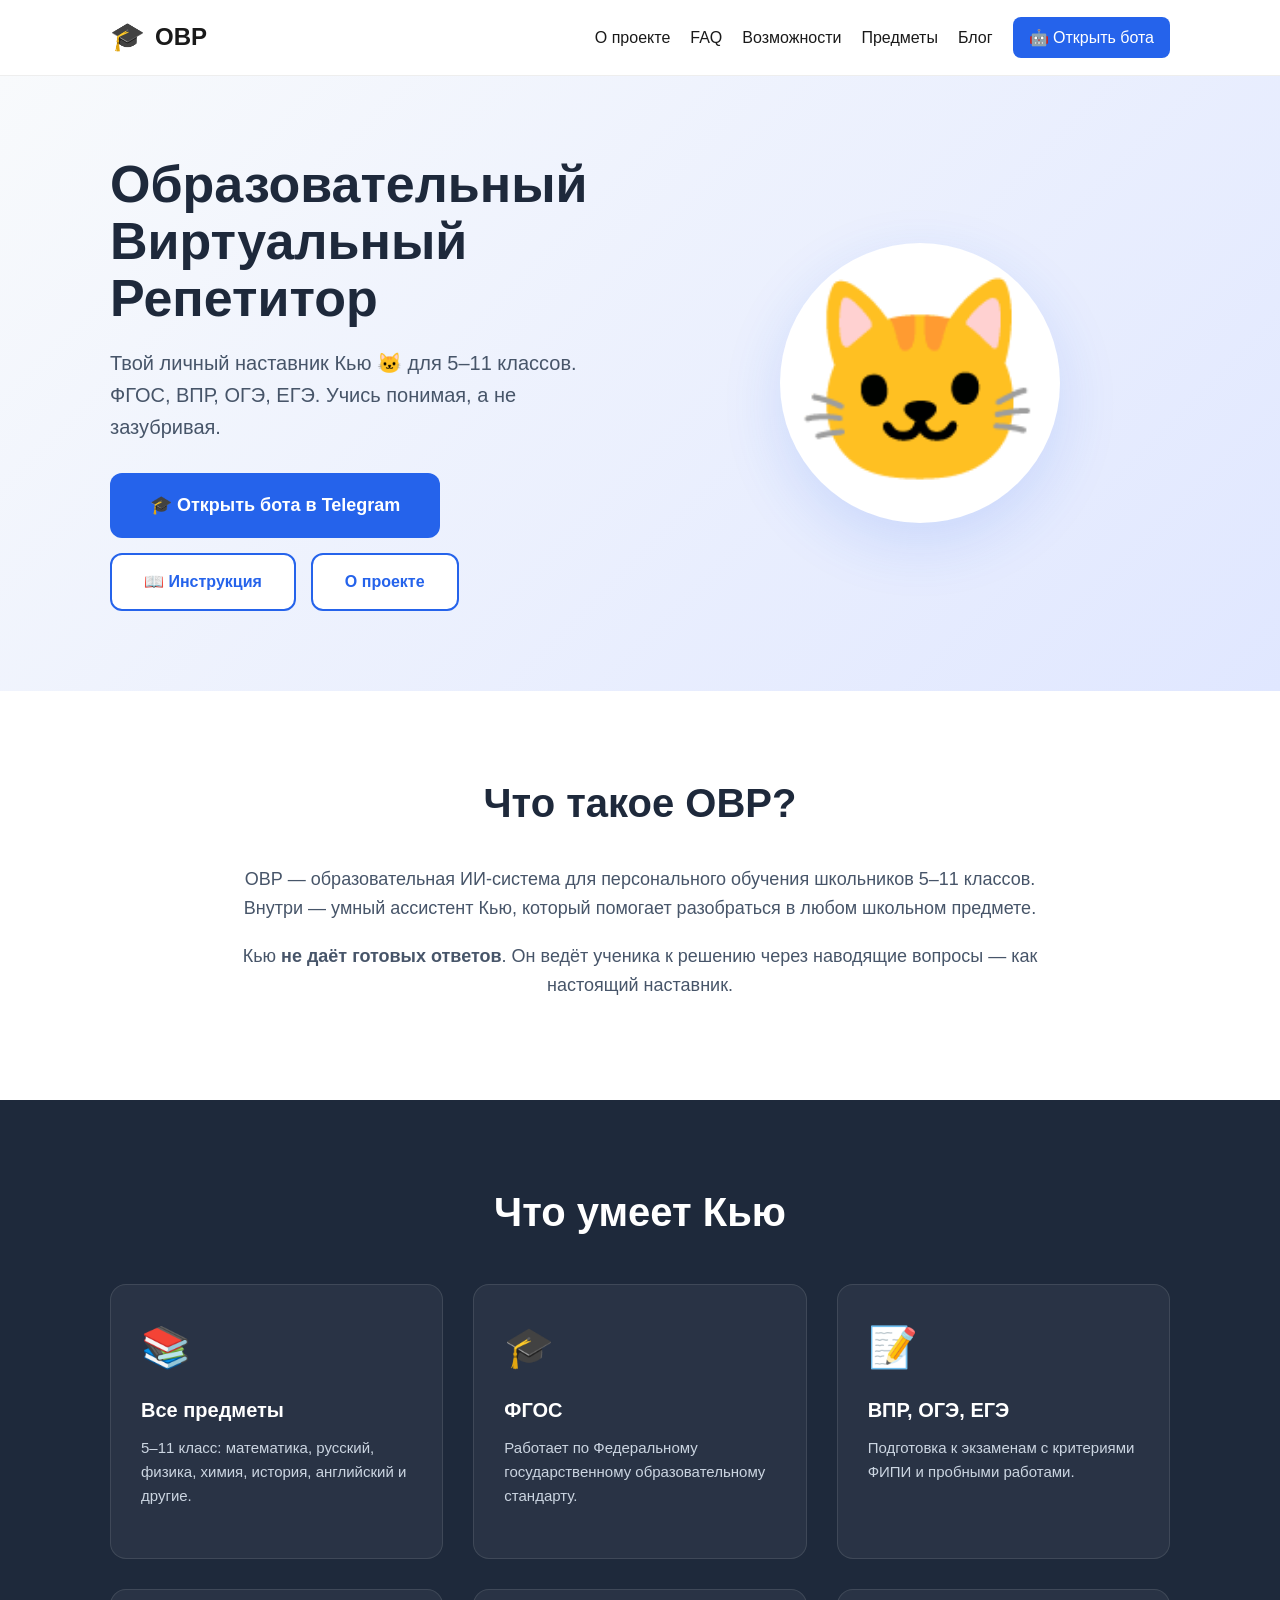
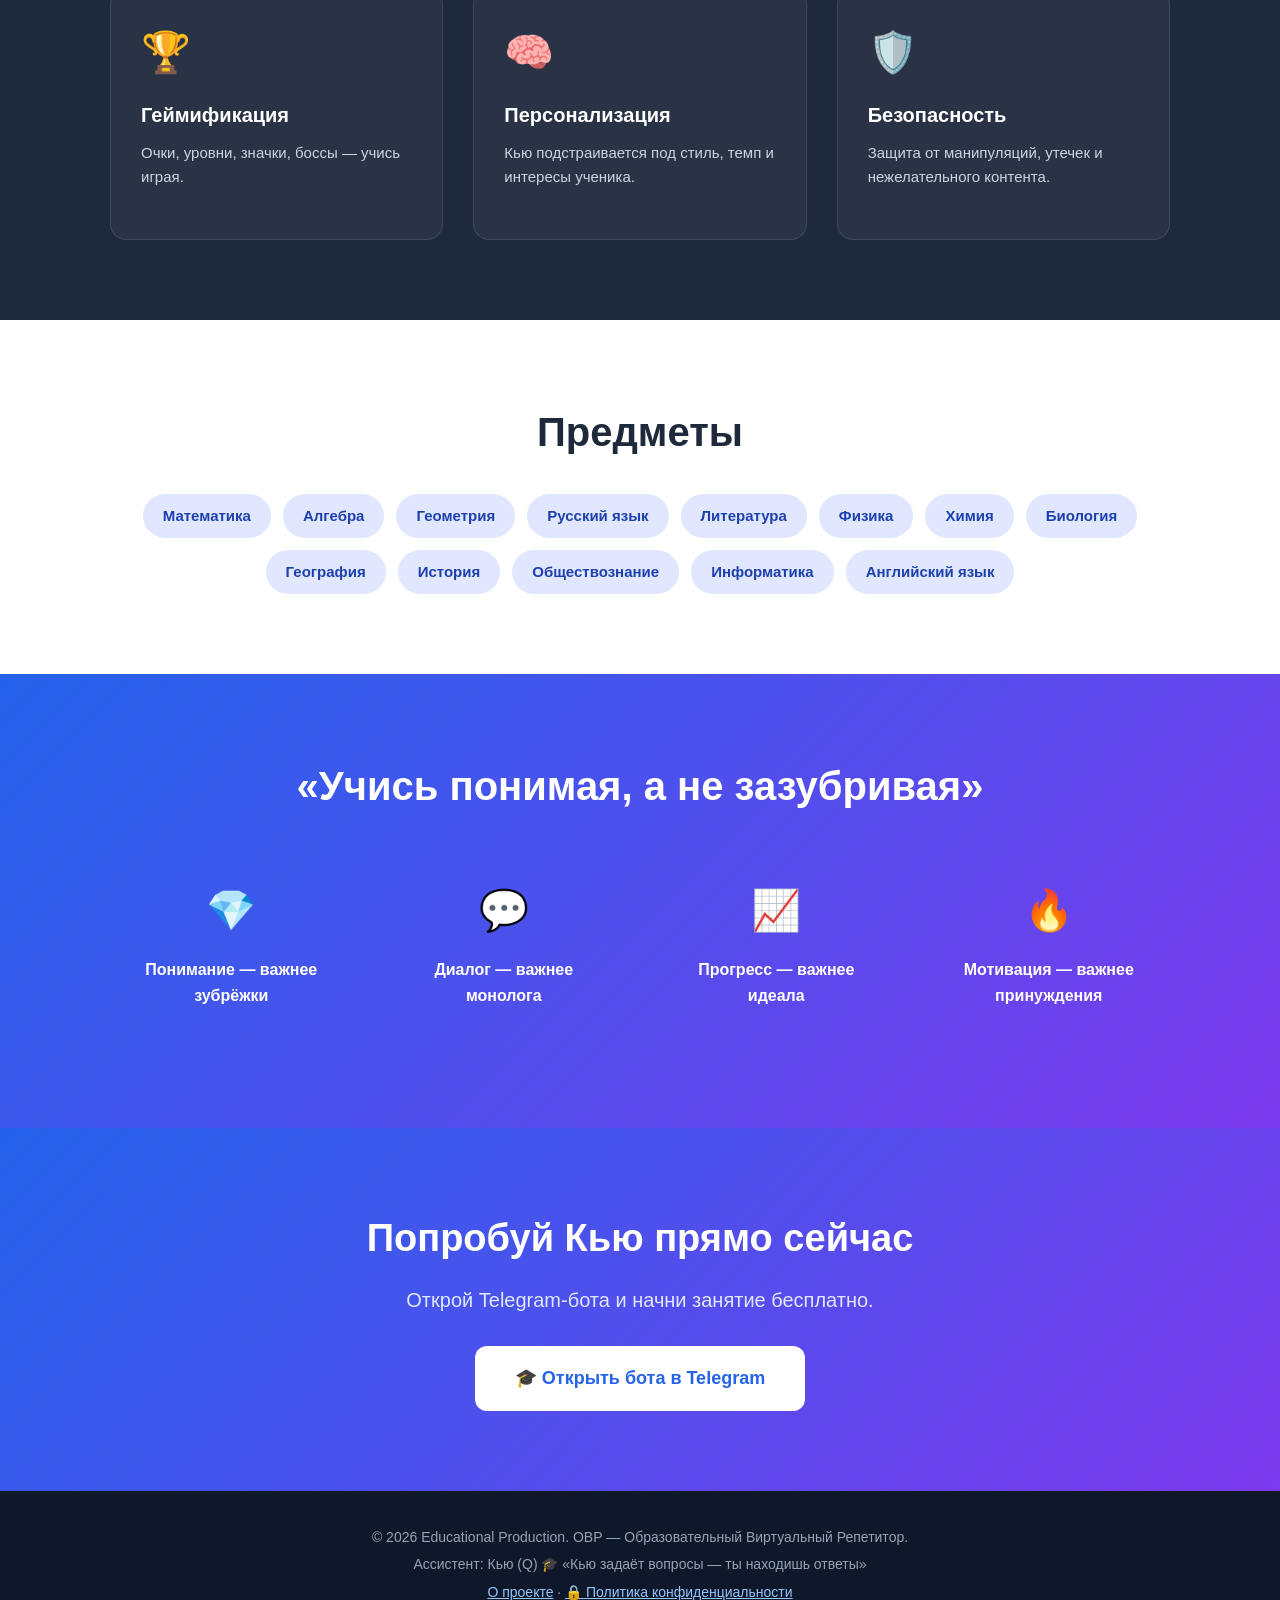
==== commit 4c9cc624: "Update index.html" ====
--- a/index.html
+++ b/index.html
@@ -50,12 +50,15 @@
                 <h1>Образовательный<br>Виртуальный Репетитор</h1>
                 <p class="hero-subtitle">Твой личный наставник Кью 🐱 для 5–11 классов. ФГОС, ВПР, ОГЭ, ЕГЭ. Учись понимая, а не зазубривая.</p>
                 <div class="hero-buttons">
-                    <a href="https://t.me/ovr_repetitor_bot" class="btn btn-primary btn-large" target="_blank">
-                        🎓 Открыть бота в Telegram
-                    </a>
-                    <a href="about.html" class="btn btn-secondary">
-                        О проекте
-                    </a>
+    <a href="https://t.me/ovr_repetitor_bot" class="btn btn-primary btn-large" target="_blank">
+        🎓 Открыть бота в Telegram
+    </a>
+    <a href="instructions.html" class="btn btn-secondary">
+        📖 Инструкция
+    </a>
+    <a href="about.html" class="btn btn-secondary">
+        О проекте
+    </a>
                 </div>
             </div>
             <div class="hero-image">
--- a/style.css
+++ b/style.css
@@ -422,3 +422,20 @@
     padding: 10px 24px;
     font-size: 14px;
 }
+
+.instruction-image {
+    background: #f8fafc;
+    border-radius: 16px;
+    padding: 20px;
+    margin: 20px auto;
+    max-width: 400px;
+    text-align: center;
+    box-shadow: 0 4px 20px rgba(0, 0, 0, 0.08);
+}
+
+.instruction-image img {
+    width: 100%;
+    max-width: 300px;
+    height: auto;
+    border-radius: 12px;
+}
